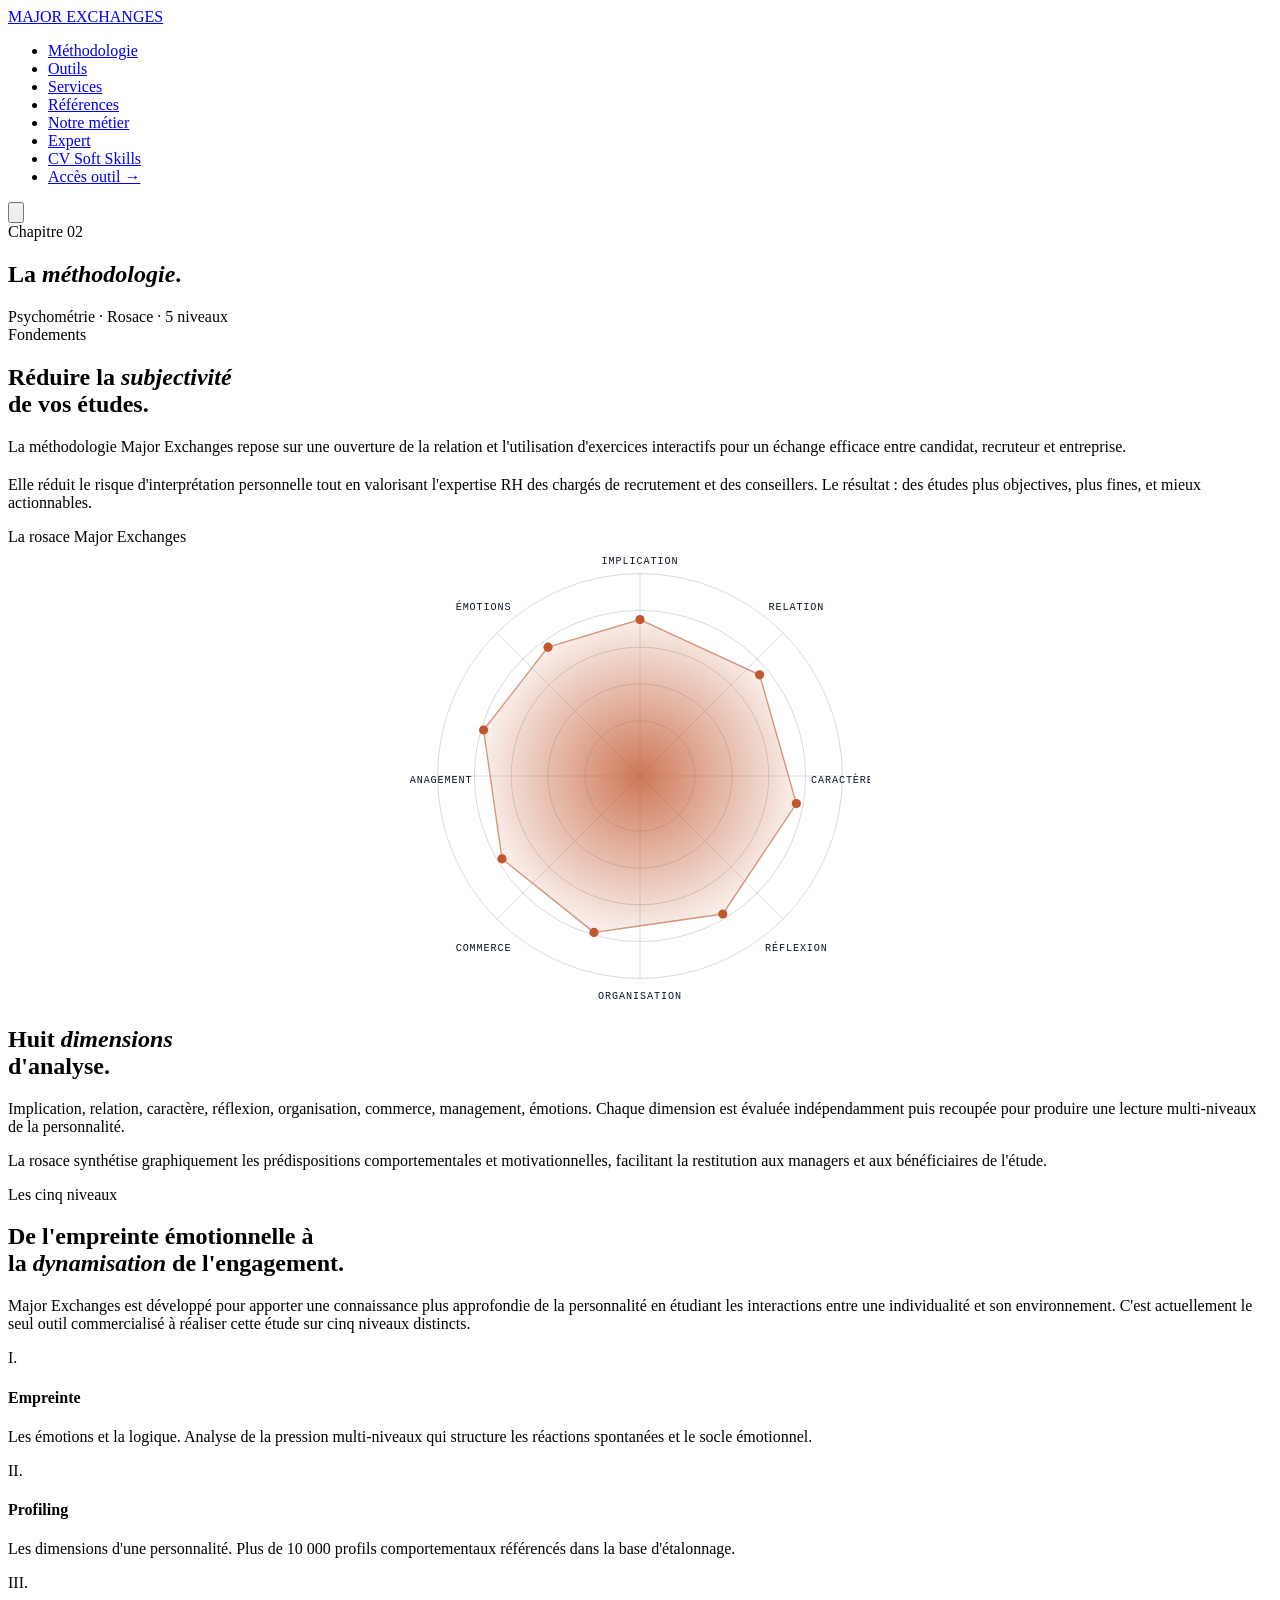
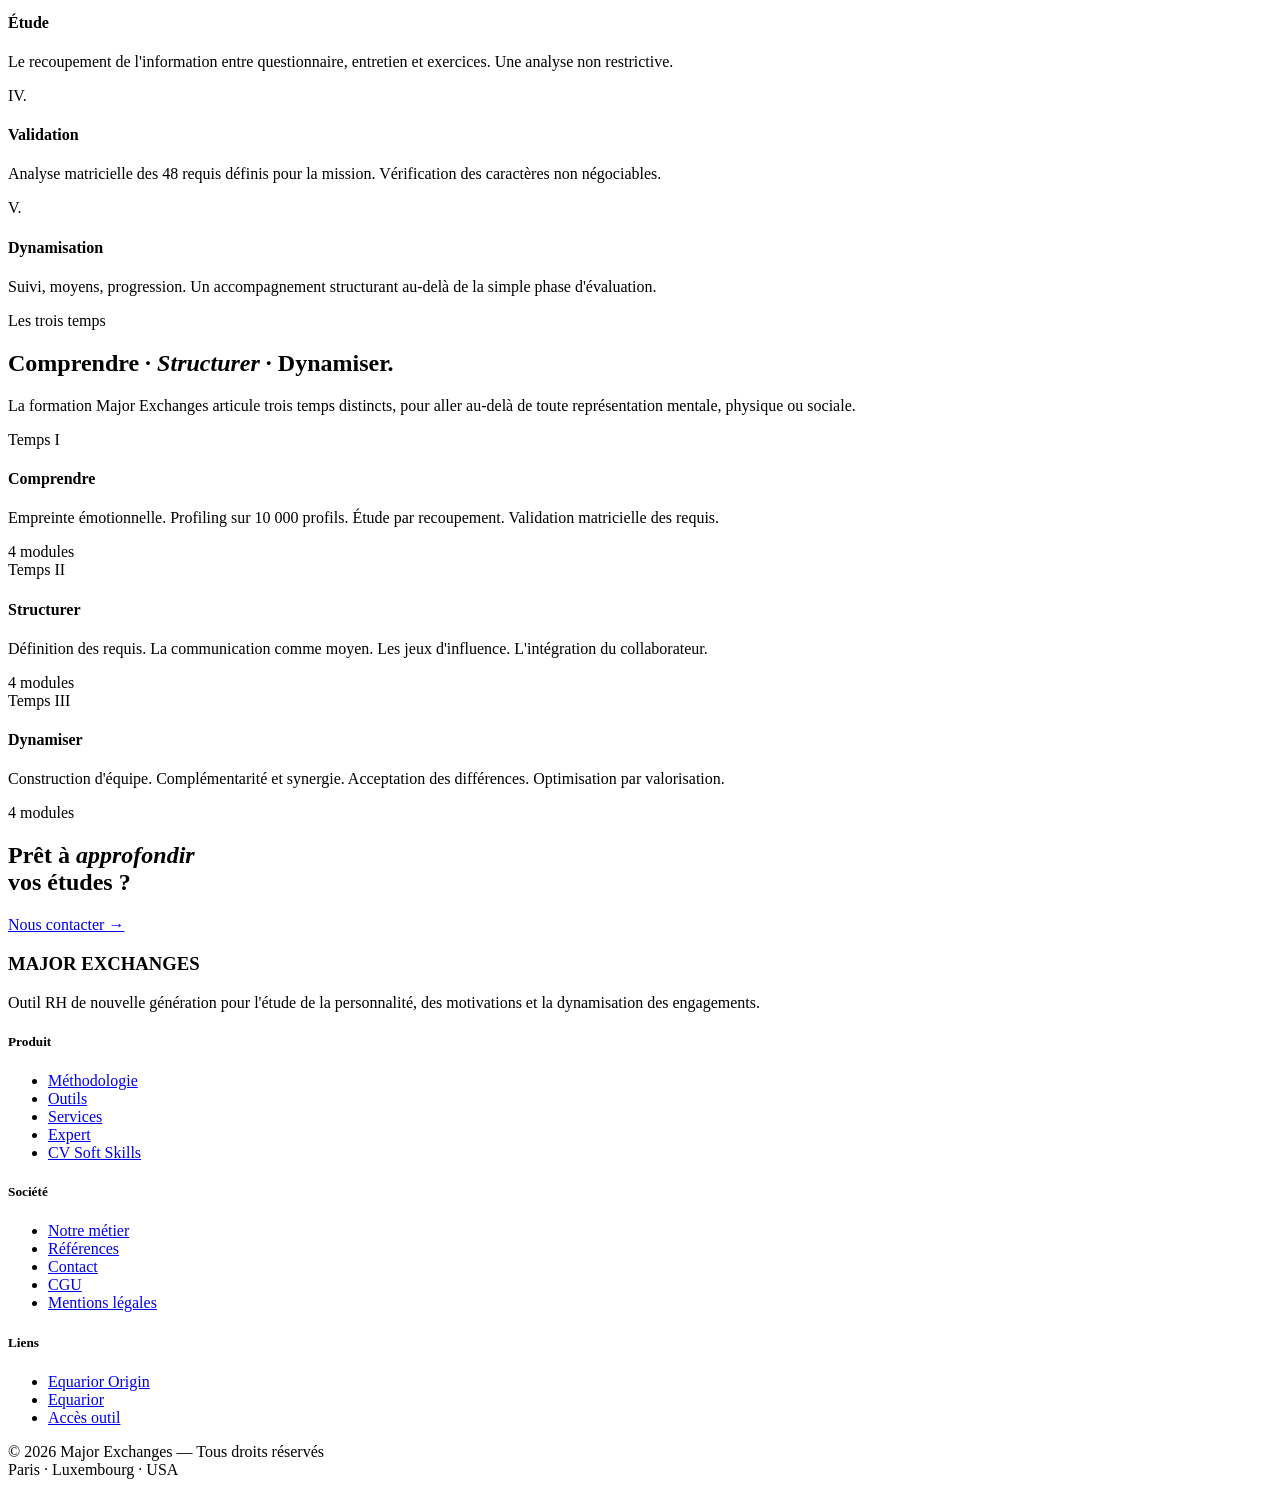
==== methodologie.html @ 38332b44 "Add files via upload" ====
<!DOCTYPE html>
<html lang="fr">
<head>
  <meta charset="UTF-8" />
  <meta name="viewport" content="width=device-width, initial-scale=1.0" />
  <title>Méthodologie — Major Exchanges</title>
  <meta name="description" content="La méthodologie Major Exchanges : psychométrie sur 5 niveaux, rosace d'analyse, approche Comprendre-Structurer-Dynamiser." />
  <meta property="og:title" content="Méthodologie — Major Exchanges" />
  <meta property="og:description" content="Psychométrie sur 5 niveaux, rosace à 8 dimensions, approche Comprendre-Structurer-Dynamiser." />
  <meta property="og:type" content="website" />
  <meta property="og:locale" content="fr_FR" />
  <meta name="twitter:card" content="summary_large_image" />
  <link rel="icon" type="image/svg+xml" href="assets/favicon.svg" />
  <link rel="stylesheet" href="assets/style.css" />
</head>
<body>

<nav class="nav">
  <div class="nav-inner">
    <a href="index.html" class="nav-logo"><span class="dot"></span>MAJOR EXCHANGES</a>
    <ul class="nav-links">
      <li><a href="methodologie.html" class="active">Méthodologie</a></li>
      <li><a href="outils.html">Outils</a></li>
      <li><a href="services.html">Services</a></li>
      <li><a href="references.html">Références</a></li>
      <li><a href="metier.html">Notre métier</a></li>
      <li><a href="expert.html">Expert</a></li>
      <li><a href="cv-softskills.html">CV Soft Skills</a></li>
      <li><a href="contact.html" class="nav-cta">Accès outil →</a></li>
    </ul>
    <button class="nav-burger" aria-label="Menu">
      <svg viewBox="0 0 24 24" fill="none" stroke="currentColor" stroke-width="1.5"><path d="M3 6h18M3 12h18M3 18h18"/></svg>
    </button>
  </div>
</nav>

<main>

<!-- Page header -->
<section class="page-header">
  <div class="page-header-inner">
    <div>
      <div class="eyebrow" style="margin-bottom:20px;">Chapitre 02</div>
      <h1 class="reveal">La <em>méthodologie</em>.</h1>
    </div>
    <div class="page-header-meta reveal reveal-delay-1">
      Psychométrie · Rosace · 5 niveaux
    </div>
  </div>
</section>

<!-- Intro -->
<section class="section">
  <div class="section-inner">
    <div class="twocol">
      <div class="reveal">
        <div class="section-number">Fondements</div>
        <h2>Réduire la <em class="display-italic">subjectivité</em><br>de vos études.</h2>
      </div>
      <div class="reveal reveal-delay-1">
        <p class="lead">
          La méthodologie Major Exchanges repose sur une ouverture de la relation et l'utilisation d'exercices interactifs pour un échange efficace entre candidat, recruteur et entreprise.
        </p>
        <p style="margin-top:20px;">
          Elle réduit le risque d'interprétation personnelle tout en valorisant l'expertise RH des chargés de recrutement et des conseillers. Le résultat : des études plus objectives, plus fines, et mieux actionnables.
        </p>
      </div>
    </div>
  </div>
</section>

<!-- Rosace SVG -->
<section class="section section-light">
  <div class="section-inner">
    <div class="section-number">La rosace Major Exchanges</div>
    <div class="twocol twocol-flip">
      <div class="reveal" style="display:flex; justify-content:center;">
        <svg viewBox="0 0 500 500" xmlns="http://www.w3.org/2000/svg" style="width:100%; max-width:460px;">
          <defs>
            <radialGradient id="core" cx="50%" cy="50%" r="50%">
              <stop offset="0%" stop-color="#C2572E" stop-opacity="0.8"/>
              <stop offset="100%" stop-color="#C2572E" stop-opacity="0.1"/>
            </radialGradient>
          </defs>
          <!-- Cercles concentriques -->
          <g fill="none" stroke="#0A1628" stroke-width="0.7" stroke-opacity="0.25">
            <circle cx="250" cy="250" r="220"/>
            <circle cx="250" cy="250" r="180"/>
            <circle cx="250" cy="250" r="140"/>
            <circle cx="250" cy="250" r="100"/>
            <circle cx="250" cy="250" r="60"/>
          </g>
          <!-- 8 axes -->
          <g stroke="#0A1628" stroke-width="0.5" stroke-opacity="0.3">
            <line x1="250" y1="30" x2="250" y2="470"/>
            <line x1="30" y1="250" x2="470" y2="250"/>
            <line x1="94" y1="94" x2="406" y2="406"/>
            <line x1="406" y1="94" x2="94" y2="406"/>
          </g>
          <!-- Polygone d'analyse -->
          <polygon points="250,80 380,140 420,280 340,400 200,420 100,340 80,200 150,110"
                   fill="url(#core)" stroke="#C2572E" stroke-width="1.5" stroke-opacity="0.6"/>
          <!-- Points -->
          <g fill="#C2572E">
            <circle cx="250" cy="80" r="5"/>
            <circle cx="380" cy="140" r="5"/>
            <circle cx="420" cy="280" r="5"/>
            <circle cx="340" cy="400" r="5"/>
            <circle cx="200" cy="420" r="5"/>
            <circle cx="100" cy="340" r="5"/>
            <circle cx="80" cy="200" r="5"/>
            <circle cx="150" cy="110" r="5"/>
          </g>
          <!-- Labels -->
          <g font-family="'JetBrains Mono', monospace" font-size="11" fill="#0A1628" text-anchor="middle" letter-spacing="1">
            <text x="250" y="20">IMPLICATION</text>
            <text x="420" y="70">RELATION</text>
            <text x="470" y="258">CARACTÈRE</text>
            <text x="420" y="440">RÉFLEXION</text>
            <text x="250" y="492">ORGANISATION</text>
            <text x="80" y="440">COMMERCE</text>
            <text x="30" y="258">MANAGEMENT</text>
            <text x="80" y="70">ÉMOTIONS</text>
          </g>
        </svg>
      </div>
      <div>
        <h2 class="reveal">Huit <em class="display-italic">dimensions</em><br>d'analyse.</h2>
        <p class="lead mt-sm reveal reveal-delay-1">
          Implication, relation, caractère, réflexion, organisation, commerce, management, émotions. Chaque dimension est évaluée indépendamment puis recoupée pour produire une lecture multi-niveaux de la personnalité.
        </p>
        <p class="mt-sm reveal reveal-delay-2">
          La rosace synthétise graphiquement les prédispositions comportementales et motivationnelles, facilitant la restitution aux managers et aux bénéficiaires de l'étude.
        </p>
      </div>
    </div>
  </div>
</section>

<!-- 5 niveaux détaillés -->
<section class="section">
  <div class="section-inner">
    <div class="section-number">Les cinq niveaux</div>
    <h2 class="reveal">De l'empreinte émotionnelle à<br>la <em class="display-italic">dynamisation</em> de l'engagement.</h2>
    <p class="lead mt-sm reveal reveal-delay-1">Major Exchanges est développé pour apporter une connaissance plus approfondie de la personnalité en étudiant les interactions entre une individualité et son environnement. C'est actuellement le seul outil commercialisé à réaliser cette étude sur cinq niveaux distincts.</p>

    <div class="pillars">
      <div class="pillar reveal">
        <div class="pillar-num">I.</div>
        <h4>Empreinte</h4>
        <p>Les émotions et la logique. Analyse de la pression multi-niveaux qui structure les réactions spontanées et le socle émotionnel.</p>
      </div>
      <div class="pillar reveal reveal-delay-1">
        <div class="pillar-num">II.</div>
        <h4>Profiling</h4>
        <p>Les dimensions d'une personnalité. Plus de 10 000 profils comportementaux référencés dans la base d'étalonnage.</p>
      </div>
      <div class="pillar reveal reveal-delay-2">
        <div class="pillar-num">III.</div>
        <h4>Étude</h4>
        <p>Le recoupement de l'information entre questionnaire, entretien et exercices. Une analyse non restrictive.</p>
      </div>
      <div class="pillar reveal reveal-delay-3">
        <div class="pillar-num">IV.</div>
        <h4>Validation</h4>
        <p>Analyse matricielle des 48 requis définis pour la mission. Vérification des caractères non négociables.</p>
      </div>
      <div class="pillar reveal reveal-delay-4">
        <div class="pillar-num">V.</div>
        <h4>Dynamisation</h4>
        <p>Suivi, moyens, progression. Un accompagnement structurant au-delà de la simple phase d'évaluation.</p>
      </div>
    </div>
  </div>
</section>

<!-- Comprendre / Structurer / Dynamiser -->
<section class="section section-light">
  <div class="section-inner">
    <div class="section-number">Les trois temps</div>
    <h2 class="reveal">Comprendre · <em class="display-italic">Structurer</em> · Dynamiser.</h2>
    <p class="lead mt-sm reveal reveal-delay-1">La formation Major Exchanges articule trois temps distincts, pour aller au-delà de toute représentation mentale, physique ou sociale.</p>

    <div class="steps">
      <div class="step reveal">
        <div class="step-num">Temps I</div>
        <h4>Comprendre</h4>
        <p class="step-desc">Empreinte émotionnelle. Profiling sur 10 000 profils. Étude par recoupement. Validation matricielle des requis.</p>
        <span class="step-tag">4 modules</span>
      </div>
      <div class="step reveal reveal-delay-1">
        <div class="step-num">Temps II</div>
        <h4>Structurer</h4>
        <p class="step-desc">Définition des requis. La communication comme moyen. Les jeux d'influence. L'intégration du collaborateur.</p>
        <span class="step-tag">4 modules</span>
      </div>
      <div class="step reveal reveal-delay-2">
        <div class="step-num">Temps III</div>
        <h4>Dynamiser</h4>
        <p class="step-desc">Construction d'équipe. Complémentarité et synergie. Acceptation des différences. Optimisation par valorisation.</p>
        <span class="step-tag">4 modules</span>
      </div>
    </div>
  </div>
</section>

<!-- CTA -->
<section class="cta-banner">
  <div class="cta-banner-inner">
    <h2 class="reveal">Prêt à <em>approfondir</em><br>vos études ?</h2>
    <a href="contact.html" class="btn btn-ghost reveal reveal-delay-1">Nous contacter <span class="arrow">→</span></a>
  </div>
</section>

</main>

<footer class="footer">
  <div class="footer-inner">
    <div class="footer-grid">
      <div class="footer-brand">
        <h3>MAJOR EXCHANGES</h3>
        <p>Outil RH de nouvelle génération pour l'étude de la personnalité, des motivations et la dynamisation des engagements.</p>
      </div>
      <div>
        <h5>Produit</h5>
        <ul>
          <li><a href="methodologie.html">Méthodologie</a></li>
          <li><a href="outils.html">Outils</a></li>
          <li><a href="services.html">Services</a></li>
          <li><a href="expert.html">Expert</a></li>
          <li><a href="cv-softskills.html">CV Soft Skills</a></li>
        </ul>
      </div>
      <div>
        <h5>Société</h5>
        <ul>
          <li><a href="metier.html">Notre métier</a></li>
          <li><a href="references.html">Références</a></li>
          <li><a href="contact.html">Contact</a></li>
          <li><a href="cgu.html">CGU</a></li>
          <li><a href="mentions-legales.html">Mentions légales</a></li>
        </ul>
      </div>
      <div>
        <h5>Liens</h5>
        <ul>
          <li><a href="https://www.equarior-origin.com">Equarior Origin</a></li>
          <li><a href="https://www.equarior.com">Equarior</a></li>
          <li><a href="https://app.major-exchanges.com">Accès outil</a></li>
        </ul>
      </div>
    </div>
    <div class="footer-bottom">
      <div>© 2026 Major Exchanges — Tous droits réservés</div>
      <div>Paris · Luxembourg · USA</div>
    </div>
  </div>
</footer>

<script src="assets/script.js"></script>
</body>
</html>
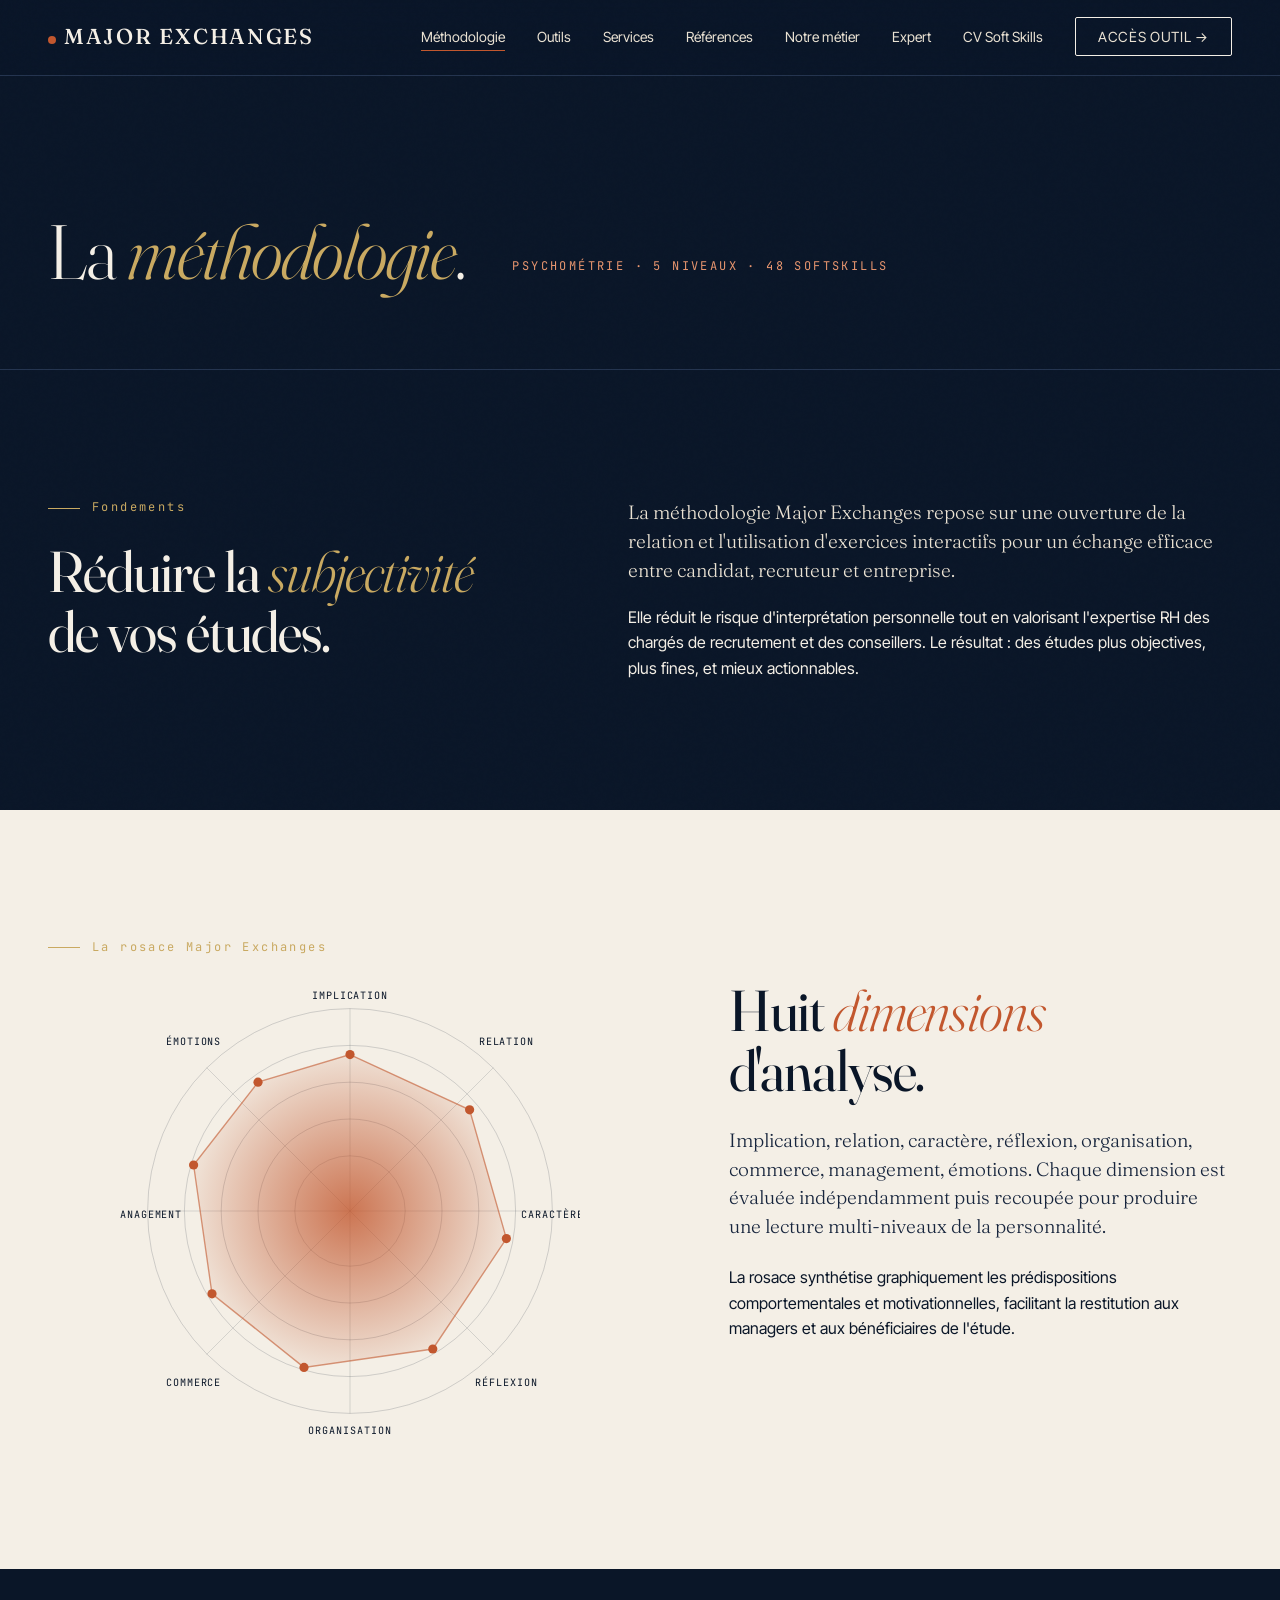
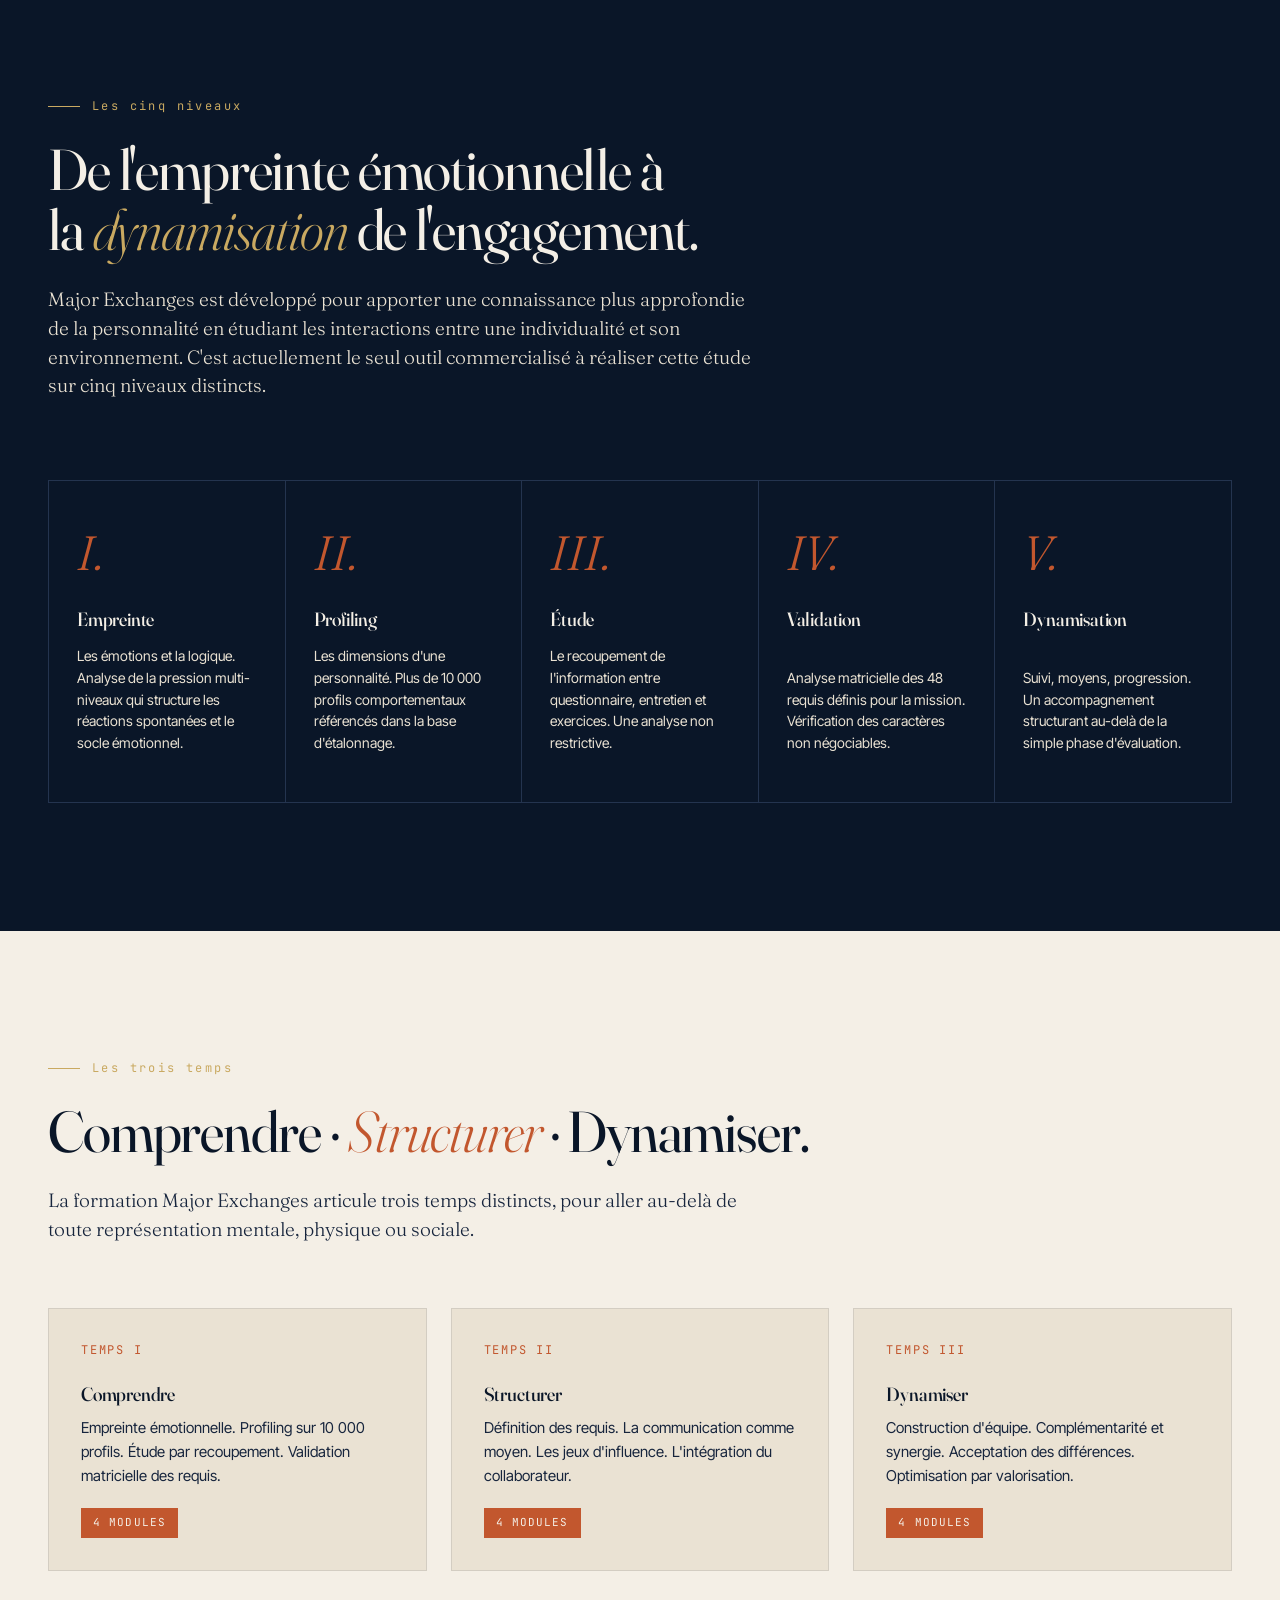
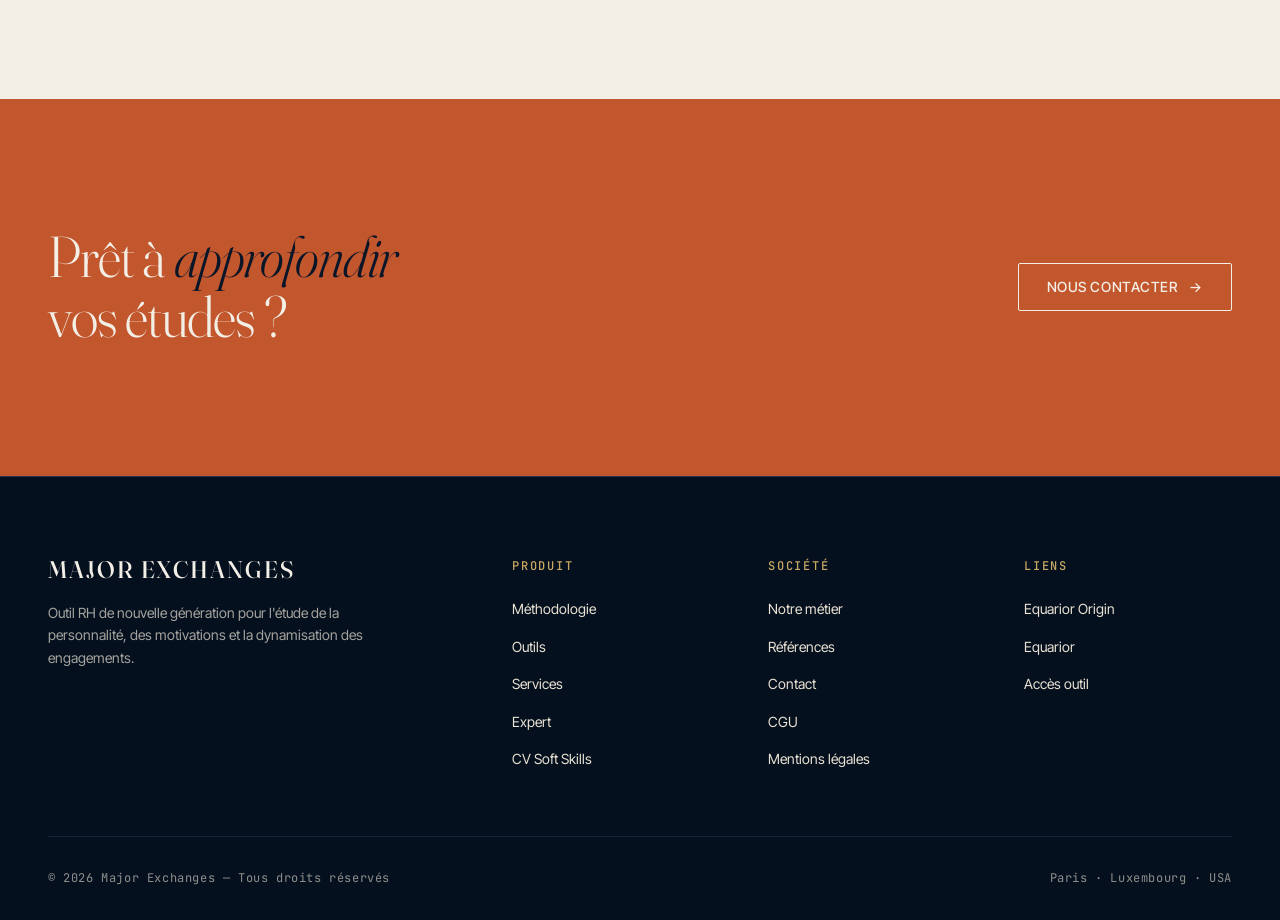
==== commit a2e4aa54: "Update methodologie.html" ====
--- a/methodologie.html
+++ b/methodologie.html
@@ -40,11 +40,10 @@
 <section class="page-header">
   <div class="page-header-inner">
     <div>
-      <div class="eyebrow" style="margin-bottom:20px;">Chapitre 02</div>
       <h1 class="reveal">La <em>méthodologie</em>.</h1>
     </div>
     <div class="page-header-meta reveal reveal-delay-1">
-      Psychométrie · Rosace · 5 niveaux
+      Psychométrie · 5 niveaux · 48 softskills 
     </div>
   </div>
 </section>
--- a/assets/style.css
+++ b/assets/style.css
@@ -0,0 +1,1100 @@
+/* =========================================================
+   MAJOR EXCHANGES — Design System
+   Éditorial scientifique · serif expressif · bleu profond
+   ========================================================= */
+
+@import url('https://fonts.googleapis.com/css2?family=Fraunces:ital,opsz,wght@0,9..144,300;0,9..144,400;0,9..144,500;0,9..144,600;0,9..144,700;1,9..144,400&family=Inter+Tight:wght@300;400;500;600;700&family=JetBrains+Mono:wght@400;500&display=swap');
+
+:root {
+  /* Palette */
+  --ink:        #0A1628;   /* bleu nuit profond — fond dominant */
+  --ink-soft:   #17253D;
+  --ink-line:   #24344F;
+  --paper:      #F4EFE6;   /* crème chaude — texte principal */
+  --paper-soft: #EAE2D3;
+  --rust:       #C2572E;   /* terracotta — accent rare */
+  --rust-soft:  #E8956E;
+  --gold:       #C9A961;   /* or atténué — secondaire */
+  --sage:       #7A8B6F;
+
+  /* Typography */
+  --font-display: 'Fraunces', 'Georgia', serif;
+  --font-body:    'Inter Tight', -apple-system, system-ui, sans-serif;
+  --font-mono:    'JetBrains Mono', 'Courier New', monospace;
+
+  /* Layout */
+  --maxw: 1320px;
+  --gutter: clamp(20px, 4vw, 48px);
+
+  /* Motion */
+  --ease: cubic-bezier(0.22, 1, 0.36, 1);
+}
+
+/* =========================================================
+   Reset & base
+   ========================================================= */
+*, *::before, *::after { box-sizing: border-box; margin: 0; padding: 0; }
+
+html { scroll-behavior: smooth; }
+
+body {
+  background: var(--ink);
+  color: var(--paper);
+  font-family: var(--font-body);
+  font-size: 16px;
+  line-height: 1.6;
+  font-weight: 400;
+  -webkit-font-smoothing: antialiased;
+  -moz-osx-font-smoothing: grayscale;
+  overflow-x: hidden;
+}
+
+img { max-width: 100%; height: auto; display: block; }
+
+a { color: inherit; text-decoration: none; }
+
+::selection { background: var(--rust); color: var(--paper); }
+
+/* Grain overlay — texture éditoriale discrète */
+body::before {
+  content: '';
+  position: fixed;
+  inset: 0;
+  pointer-events: none;
+  z-index: 1000;
+  opacity: 0.035;
+  mix-blend-mode: overlay;
+  background-image: url("data:image/svg+xml;utf8,<svg viewBox='0 0 200 200' xmlns='http://www.w3.org/2000/svg'><filter id='n'><feTurbulence type='fractalNoise' baseFrequency='0.9' numOctaves='3'/></filter><rect width='100%' height='100%' filter='url(%23n)' opacity='0.6'/></svg>");
+}
+
+/* =========================================================
+   Typographie
+   ========================================================= */
+h1, h2, h3, h4 {
+  font-family: var(--font-display);
+  font-weight: 400;
+  letter-spacing: -0.02em;
+  line-height: 1.05;
+  font-variation-settings: "opsz" 144;
+}
+
+h1 {
+  font-size: clamp(2.5rem, 7vw, 6rem);
+  font-weight: 300;
+}
+
+h2 {
+  font-size: clamp(2rem, 4.5vw, 3.75rem);
+  font-weight: 400;
+}
+
+h3 {
+  font-size: clamp(1.5rem, 2.5vw, 2.25rem);
+  font-weight: 500;
+}
+
+h4 {
+  font-size: clamp(1.15rem, 1.5vw, 1.5rem);
+  font-weight: 500;
+  letter-spacing: -0.01em;
+}
+
+.eyebrow {
+  font-family: var(--font-mono);
+  font-size: 0.75rem;
+  letter-spacing: 0.18em;
+  text-transform: uppercase;
+  color: var(--rust-soft);
+  font-weight: 500;
+}
+
+.display-italic {
+  font-style: italic;
+  font-weight: 300;
+  color: var(--gold);
+}
+
+.lead {
+  font-family: var(--font-display);
+  font-size: clamp(1.15rem, 1.5vw, 1.35rem);
+  font-weight: 300;
+  line-height: 1.5;
+  color: var(--paper-soft);
+  max-width: 60ch;
+}
+
+p { max-width: 68ch; }
+
+/* =========================================================
+   Navigation
+   ========================================================= */
+.nav {
+  position: fixed;
+  top: 0; left: 0; right: 0;
+  z-index: 100;
+  padding: 20px var(--gutter);
+  background: rgba(10, 22, 40, 0.85);
+  backdrop-filter: blur(18px);
+  -webkit-backdrop-filter: blur(18px);
+  border-bottom: 1px solid var(--ink-line);
+  transition: padding 0.3s var(--ease);
+}
+
+.nav-inner {
+  max-width: var(--maxw);
+  margin: 0 auto;
+  display: flex;
+  align-items: center;
+  justify-content: space-between;
+  gap: 32px;
+}
+
+.nav-logo {
+  font-family: var(--font-display);
+  font-size: 1.35rem;
+  font-weight: 500;
+  letter-spacing: 0.08em;
+  color: var(--paper);
+  display: flex;
+  align-items: baseline;
+  gap: 8px;
+}
+
+.nav-logo .dot {
+  width: 8px; height: 8px;
+  background: var(--rust);
+  border-radius: 50%;
+  display: inline-block;
+}
+
+.nav-links {
+  display: flex;
+  gap: 32px;
+  align-items: center;
+  list-style: none;
+}
+
+.nav-links a {
+  font-size: 0.875rem;
+  color: var(--paper-soft);
+  transition: color 0.2s var(--ease);
+  position: relative;
+}
+
+.nav-links a:hover { color: var(--paper); }
+
+.nav-links a.active::after {
+  content: '';
+  position: absolute;
+  bottom: -6px; left: 0; right: 0;
+  height: 1px;
+  background: var(--rust);
+}
+
+.nav-cta {
+  padding: 10px 22px;
+  border: 1px solid var(--paper);
+  border-radius: 2px;
+  font-size: 0.8125rem;
+  letter-spacing: 0.05em;
+  text-transform: uppercase;
+  transition: all 0.25s var(--ease);
+}
+
+.nav-cta:hover {
+  background: var(--paper);
+  color: var(--ink);
+}
+
+.nav-burger { display: none; background: none; border: 0; color: var(--paper); cursor: pointer; padding: 8px; }
+.nav-burger svg { width: 24px; height: 24px; }
+
+@media (max-width: 960px) {
+  .nav-links { display: none; }
+  .nav-burger { display: block; }
+  .nav-links.open {
+    display: flex;
+    flex-direction: column;
+    position: absolute;
+    top: 100%; left: 0; right: 0;
+    background: var(--ink-soft);
+    padding: 24px var(--gutter);
+    border-bottom: 1px solid var(--ink-line);
+    gap: 20px;
+    align-items: flex-start;
+  }
+}
+
+/* =========================================================
+   Sections
+   ========================================================= */
+main { padding-top: 84px; }
+
+.section {
+  padding: clamp(80px, 10vw, 160px) var(--gutter);
+  position: relative;
+}
+
+.section-inner {
+  max-width: var(--maxw);
+  margin: 0 auto;
+}
+
+.section-light {
+  background: var(--paper);
+  color: var(--ink);
+}
+.section-light .eyebrow { color: var(--rust); }
+.section-light .lead { color: var(--ink-soft); }
+.section-light .display-italic { color: var(--rust); }
+
+.section-number {
+  font-family: var(--font-mono);
+  font-size: 0.75rem;
+  color: var(--gold);
+  letter-spacing: 0.2em;
+  margin-bottom: 24px;
+  display: flex;
+  align-items: center;
+  gap: 12px;
+}
+.section-number::before {
+  content: '';
+  width: 32px;
+  height: 1px;
+  background: var(--gold);
+}
+
+/* =========================================================
+   Hero
+   ========================================================= */
+.hero {
+  min-height: calc(100vh - 84px);
+  padding: clamp(60px, 8vw, 120px) var(--gutter) clamp(60px, 6vw, 80px);
+  display: flex;
+  flex-direction: column;
+  justify-content: center;
+  position: relative;
+  overflow: hidden;
+}
+
+.hero-inner {
+  max-width: var(--maxw);
+  margin: 0 auto;
+  width: 100%;
+  display: grid;
+  grid-template-columns: 1fr auto;
+  gap: 80px;
+  align-items: end;
+}
+
+.hero-title {
+  font-size: clamp(2.75rem, 8vw, 7.5rem);
+  font-weight: 300;
+  line-height: 0.95;
+  max-width: 14ch;
+}
+
+.hero-title em {
+  font-style: italic;
+  font-weight: 300;
+  color: var(--gold);
+}
+
+.hero-meta {
+  font-family: var(--font-mono);
+  font-size: 0.75rem;
+  letter-spacing: 0.15em;
+  color: var(--paper-soft);
+  opacity: 0.7;
+  text-transform: uppercase;
+  writing-mode: vertical-rl;
+  transform: rotate(180deg);
+  align-self: start;
+  padding-top: 20px;
+}
+
+.hero-sub {
+  margin-top: 48px;
+  display: grid;
+  grid-template-columns: 1fr 1fr;
+  gap: 48px;
+  max-width: var(--maxw);
+  width: 100%;
+  margin-left: auto;
+  margin-right: auto;
+  padding-top: 48px;
+  border-top: 1px solid var(--ink-line);
+}
+
+.hero-sub .lead { max-width: 48ch; }
+
+.hero-ctas {
+  display: flex;
+  gap: 16px;
+  flex-wrap: wrap;
+  align-items: start;
+  justify-content: flex-end;
+}
+
+/* Decorative hero element */
+.hero-graphic {
+  position: absolute;
+  top: 120px;
+  right: var(--gutter);
+  width: clamp(200px, 28vw, 420px);
+  height: clamp(200px, 28vw, 420px);
+  opacity: 0.5;
+  pointer-events: none;
+  animation: rotate 80s linear infinite;
+}
+
+@keyframes rotate {
+  from { transform: rotate(0deg); }
+  to   { transform: rotate(360deg); }
+}
+
+@media (max-width: 900px) {
+  .hero-inner { grid-template-columns: 1fr; gap: 40px; }
+  .hero-meta { display: none; }
+  .hero-sub { grid-template-columns: 1fr; gap: 32px; }
+  .hero-ctas { justify-content: flex-start; }
+  .hero-graphic { display: none; }
+}
+
+/* =========================================================
+   Buttons
+   ========================================================= */
+.btn {
+  display: inline-flex;
+  align-items: center;
+  gap: 12px;
+  padding: 16px 28px;
+  font-family: var(--font-body);
+  font-size: 0.875rem;
+  font-weight: 500;
+  letter-spacing: 0.04em;
+  text-transform: uppercase;
+  border: 1px solid transparent;
+  border-radius: 2px;
+  cursor: pointer;
+  transition: all 0.3s var(--ease);
+  line-height: 1;
+}
+
+.btn-primary {
+  background: var(--rust);
+  color: var(--paper);
+}
+.btn-primary:hover {
+  background: transparent;
+  border-color: var(--rust);
+  color: var(--rust-soft);
+}
+
+.btn-ghost {
+  background: transparent;
+  color: var(--paper);
+  border-color: var(--paper);
+}
+.btn-ghost:hover {
+  background: var(--paper);
+  color: var(--ink);
+}
+
+.section-light .btn-ghost {
+  color: var(--ink);
+  border-color: var(--ink);
+}
+.section-light .btn-ghost:hover {
+  background: var(--ink);
+  color: var(--paper);
+}
+
+.btn .arrow {
+  display: inline-block;
+  transition: transform 0.3s var(--ease);
+}
+.btn:hover .arrow { transform: translateX(4px); }
+
+/* =========================================================
+   Benefits / feature grid
+   ========================================================= */
+.benefits {
+  display: grid;
+  grid-template-columns: repeat(3, 1fr);
+  gap: 0;
+  margin-top: 80px;
+  border-top: 1px solid var(--ink-line);
+}
+
+.section-light .benefits { border-top-color: rgba(10, 22, 40, 0.15); }
+
+.benefit {
+  padding: 48px 32px;
+  border-right: 1px solid var(--ink-line);
+  position: relative;
+}
+.section-light .benefit { border-right-color: rgba(10, 22, 40, 0.15); }
+
+.benefit:last-child { border-right: 0; }
+
+.benefit-num {
+  font-family: var(--font-mono);
+  font-size: 0.75rem;
+  color: var(--rust-soft);
+  letter-spacing: 0.1em;
+  margin-bottom: 32px;
+}
+.section-light .benefit-num { color: var(--rust); }
+
+.benefit h3 {
+  font-size: 1.5rem;
+  margin-bottom: 16px;
+  font-weight: 500;
+}
+
+.benefit p {
+  font-size: 0.9375rem;
+  line-height: 1.6;
+  color: var(--paper-soft);
+}
+.section-light .benefit p { color: var(--ink-soft); }
+
+.benefit-link {
+  display: inline-flex;
+  margin-top: 24px;
+  font-family: var(--font-mono);
+  font-size: 0.75rem;
+  letter-spacing: 0.1em;
+  text-transform: uppercase;
+  color: var(--rust-soft);
+  border-bottom: 1px solid currentColor;
+  padding-bottom: 2px;
+  transition: color 0.2s;
+}
+.section-light .benefit-link { color: var(--rust); }
+.benefit-link:hover { color: var(--paper); }
+.section-light .benefit-link:hover { color: var(--ink); }
+
+@media (max-width: 900px) {
+  .benefits { grid-template-columns: 1fr; }
+  .benefit { border-right: 0; border-bottom: 1px solid var(--ink-line); }
+  .section-light .benefit { border-bottom-color: rgba(10, 22, 40, 0.15); }
+  .benefit:last-child { border-bottom: 0; }
+}
+
+/* =========================================================
+   Two-column content
+   ========================================================= */
+.twocol {
+  display: grid;
+  grid-template-columns: 1fr 1.2fr;
+  gap: clamp(40px, 6vw, 100px);
+  align-items: start;
+}
+
+.twocol-flip { grid-template-columns: 1.2fr 1fr; }
+
+.twocol-head h2 { margin-bottom: 24px; }
+
+.twocol-body p + p { margin-top: 20px; }
+
+@media (max-width: 800px) {
+  .twocol, .twocol-flip { grid-template-columns: 1fr; }
+}
+
+/* =========================================================
+   Stats row
+   ========================================================= */
+.stats {
+  display: grid;
+  grid-template-columns: repeat(4, 1fr);
+  gap: 0;
+  border-top: 1px solid var(--ink-line);
+  border-bottom: 1px solid var(--ink-line);
+  margin-top: 80px;
+}
+
+.section-light .stats {
+  border-color: rgba(10, 22, 40, 0.15);
+}
+
+.stat {
+  padding: 48px 24px;
+  border-right: 1px solid var(--ink-line);
+  text-align: left;
+}
+
+.section-light .stat { border-right-color: rgba(10, 22, 40, 0.15); }
+.stat:last-child { border-right: 0; }
+
+.stat-num {
+  font-family: var(--font-display);
+  font-size: clamp(2.5rem, 5vw, 4rem);
+  font-weight: 300;
+  line-height: 1;
+  color: var(--gold);
+  margin-bottom: 12px;
+  letter-spacing: -0.03em;
+}
+.section-light .stat-num { color: var(--rust); }
+
+.stat-label {
+  font-family: var(--font-mono);
+  font-size: 0.75rem;
+  letter-spacing: 0.1em;
+  text-transform: uppercase;
+  color: var(--paper-soft);
+  line-height: 1.5;
+}
+.section-light .stat-label { color: var(--ink-soft); }
+
+@media (max-width: 800px) {
+  .stats { grid-template-columns: repeat(2, 1fr); }
+  .stat:nth-child(2) { border-right: 0; }
+  .stat:nth-child(1), .stat:nth-child(2) { border-bottom: 1px solid var(--ink-line); }
+  .section-light .stat:nth-child(1), .section-light .stat:nth-child(2) { border-bottom-color: rgba(10, 22, 40, 0.15); }
+}
+
+/* =========================================================
+   Pillars (5 niveaux)
+   ========================================================= */
+.pillars {
+  display: grid;
+  grid-template-columns: repeat(5, 1fr);
+  gap: 1px;
+  background: var(--ink-line);
+  margin-top: 80px;
+  border: 1px solid var(--ink-line);
+}
+
+.section-light .pillars {
+  background: rgba(10, 22, 40, 0.15);
+  border-color: rgba(10, 22, 40, 0.15);
+}
+
+.pillar {
+  background: var(--ink);
+  padding: 48px 28px;
+  min-height: 320px;
+  display: flex;
+  flex-direction: column;
+  position: relative;
+  transition: background 0.3s var(--ease);
+}
+.section-light .pillar { background: var(--paper); }
+.pillar:hover { background: var(--ink-soft); }
+.section-light .pillar:hover { background: var(--paper-soft); }
+
+.pillar-num {
+  font-family: var(--font-display);
+  font-size: 3rem;
+  color: var(--rust);
+  font-weight: 300;
+  line-height: 1;
+  margin-bottom: 32px;
+  font-style: italic;
+}
+
+.pillar h4 {
+  margin-bottom: 16px;
+}
+
+.pillar p {
+  font-size: 0.875rem;
+  color: var(--paper-soft);
+  line-height: 1.55;
+  margin-top: auto;
+}
+.section-light .pillar p { color: var(--ink-soft); }
+
+@media (max-width: 900px) { .pillars { grid-template-columns: 1fr 1fr; } }
+@media (max-width: 540px) { .pillars { grid-template-columns: 1fr; } }
+
+/* =========================================================
+   Process steps
+   ========================================================= */
+.steps {
+  display: grid;
+  grid-template-columns: repeat(3, 1fr);
+  gap: 24px;
+  margin-top: 64px;
+  position: relative;
+}
+
+.step {
+  padding: 32px;
+  background: var(--ink-soft);
+  border: 1px solid var(--ink-line);
+  position: relative;
+}
+
+.section-light .step {
+  background: var(--paper-soft);
+  border-color: rgba(10, 22, 40, 0.1);
+}
+
+.step-num {
+  font-family: var(--font-mono);
+  font-size: 0.75rem;
+  color: var(--rust-soft);
+  letter-spacing: 0.15em;
+  text-transform: uppercase;
+  margin-bottom: 24px;
+}
+.section-light .step-num { color: var(--rust); }
+
+.step h4 { margin-bottom: 12px; }
+
+.step-desc {
+  font-size: 0.9375rem;
+  color: var(--paper-soft);
+  line-height: 1.6;
+  margin-bottom: 20px;
+}
+.section-light .step-desc { color: var(--ink-soft); }
+
+.step-tag {
+  display: inline-block;
+  font-family: var(--font-mono);
+  font-size: 0.6875rem;
+  letter-spacing: 0.1em;
+  padding: 6px 12px;
+  background: var(--rust);
+  color: var(--paper);
+  text-transform: uppercase;
+  margin-top: auto;
+}
+
+@media (max-width: 800px) { .steps { grid-template-columns: 1fr; } }
+
+/* =========================================================
+   Pricing / offer cards
+   ========================================================= */
+.offers {
+  display: grid;
+  grid-template-columns: 1fr 1fr;
+  gap: 32px;
+  margin-top: 64px;
+}
+
+.offer {
+  padding: 48px 40px;
+  border: 1px solid var(--ink-line);
+  background: var(--ink-soft);
+  position: relative;
+  transition: transform 0.4s var(--ease), border-color 0.3s var(--ease);
+}
+
+.section-light .offer {
+  background: var(--paper);
+  border-color: rgba(10, 22, 40, 0.12);
+}
+
+.offer:hover { transform: translateY(-4px); border-color: var(--rust); }
+
+.offer-label {
+  font-family: var(--font-mono);
+  font-size: 0.75rem;
+  letter-spacing: 0.15em;
+  color: var(--gold);
+  text-transform: uppercase;
+  margin-bottom: 16px;
+}
+.section-light .offer-label { color: var(--rust); }
+
+.offer h3 {
+  font-size: 2.25rem;
+  margin-bottom: 12px;
+}
+
+.offer-tagline {
+  font-family: var(--font-display);
+  font-style: italic;
+  font-size: 1.125rem;
+  color: var(--paper-soft);
+  margin-bottom: 32px;
+}
+.section-light .offer-tagline { color: var(--ink-soft); }
+
+.offer-list {
+  list-style: none;
+  margin-bottom: 32px;
+}
+
+.offer-list li {
+  padding: 12px 0;
+  border-bottom: 1px solid var(--ink-line);
+  font-size: 0.9375rem;
+  display: flex;
+  align-items: flex-start;
+  gap: 12px;
+}
+.section-light .offer-list li { border-bottom-color: rgba(10, 22, 40, 0.1); }
+
+.offer-list li::before {
+  content: '→';
+  color: var(--rust);
+  font-family: var(--font-display);
+  flex-shrink: 0;
+}
+
+.offer-featured {
+  background: var(--paper);
+  color: var(--ink);
+  border-color: var(--rust);
+}
+.offer-featured .offer-label { color: var(--rust); }
+.offer-featured .offer-tagline { color: var(--ink-soft); }
+.offer-featured .offer-list li { border-bottom-color: rgba(10, 22, 40, 0.1); }
+
+@media (max-width: 800px) { .offers { grid-template-columns: 1fr; } }
+
+/* =========================================================
+   Quote / testimonial
+   ========================================================= */
+.quote {
+  max-width: 900px;
+  margin: 0 auto;
+  text-align: left;
+  position: relative;
+  padding-left: 80px;
+}
+
+.quote::before {
+  content: '“';
+  position: absolute;
+  top: -40px;
+  left: 0;
+  font-family: var(--font-display);
+  font-size: 8rem;
+  color: var(--rust);
+  line-height: 1;
+  font-style: italic;
+}
+
+.quote-text {
+  font-family: var(--font-display);
+  font-size: clamp(1.5rem, 2.5vw, 2.25rem);
+  font-weight: 300;
+  line-height: 1.3;
+  font-style: italic;
+  margin-bottom: 32px;
+  max-width: 100%;
+}
+
+.quote-cite {
+  font-family: var(--font-mono);
+  font-size: 0.8125rem;
+  letter-spacing: 0.1em;
+  text-transform: uppercase;
+  color: var(--gold);
+}
+
+@media (max-width: 700px) {
+  .quote { padding-left: 0; padding-top: 60px; }
+  .quote::before { top: -20px; font-size: 6rem; }
+}
+
+/* =========================================================
+   Validation / logos band
+   ========================================================= */
+.validation {
+  display: grid;
+  grid-template-columns: repeat(4, 1fr);
+  gap: 1px;
+  background: var(--ink-line);
+  margin-top: 80px;
+  border: 1px solid var(--ink-line);
+}
+
+.section-light .validation {
+  background: rgba(10, 22, 40, 0.15);
+  border-color: rgba(10, 22, 40, 0.15);
+}
+
+.validation-item {
+  background: var(--ink);
+  padding: 40px 24px;
+  text-align: center;
+  display: flex;
+  flex-direction: column;
+  justify-content: center;
+  min-height: 180px;
+}
+.section-light .validation-item { background: var(--paper); }
+
+.validation-label {
+  font-family: var(--font-mono);
+  font-size: 0.6875rem;
+  letter-spacing: 0.15em;
+  color: var(--rust-soft);
+  text-transform: uppercase;
+  margin-bottom: 12px;
+}
+.section-light .validation-label { color: var(--rust); }
+
+.validation-name {
+  font-family: var(--font-display);
+  font-size: 1.25rem;
+  font-weight: 500;
+  line-height: 1.2;
+}
+
+.validation-detail {
+  font-size: 0.8125rem;
+  color: var(--paper-soft);
+  margin-top: 8px;
+}
+.section-light .validation-detail { color: var(--ink-soft); }
+
+@media (max-width: 800px) { .validation { grid-template-columns: 1fr 1fr; } }
+
+/* =========================================================
+   CTA banner
+   ========================================================= */
+.cta-banner {
+  padding: clamp(80px, 10vw, 140px) var(--gutter);
+  background: var(--rust);
+  color: var(--paper);
+  position: relative;
+  overflow: hidden;
+}
+
+.cta-banner-inner {
+  max-width: var(--maxw);
+  margin: 0 auto;
+  display: grid;
+  grid-template-columns: 1.5fr auto;
+  gap: 48px;
+  align-items: center;
+}
+
+.cta-banner h2 {
+  color: var(--paper);
+  font-weight: 300;
+}
+
+.cta-banner h2 em {
+  color: var(--ink);
+  font-style: italic;
+}
+
+.cta-banner .btn-ghost {
+  border-color: var(--paper);
+  color: var(--paper);
+}
+
+.cta-banner .btn-ghost:hover {
+  background: var(--paper);
+  color: var(--rust);
+}
+
+@media (max-width: 800px) {
+  .cta-banner-inner { grid-template-columns: 1fr; gap: 32px; }
+}
+
+/* =========================================================
+   Footer
+   ========================================================= */
+.footer {
+  background: #05101F;
+  padding: 80px var(--gutter) 32px;
+  border-top: 1px solid var(--ink-line);
+}
+
+.footer-inner {
+  max-width: var(--maxw);
+  margin: 0 auto;
+}
+
+.footer-grid {
+  display: grid;
+  grid-template-columns: 2fr 1fr 1fr 1fr;
+  gap: 48px;
+  margin-bottom: 64px;
+}
+
+.footer-brand h3 {
+  font-family: var(--font-display);
+  font-size: 1.5rem;
+  font-weight: 500;
+  letter-spacing: 0.08em;
+  margin-bottom: 20px;
+}
+
+.footer-brand p {
+  font-size: 0.875rem;
+  color: var(--paper-soft);
+  opacity: 0.7;
+  max-width: 40ch;
+}
+
+.footer h5 {
+  font-family: var(--font-mono);
+  font-size: 0.75rem;
+  letter-spacing: 0.15em;
+  text-transform: uppercase;
+  color: var(--gold);
+  margin-bottom: 20px;
+  font-weight: 500;
+}
+
+.footer ul {
+  list-style: none;
+  display: flex;
+  flex-direction: column;
+  gap: 12px;
+}
+
+.footer ul a {
+  font-size: 0.875rem;
+  color: var(--paper-soft);
+  transition: color 0.2s;
+}
+
+.footer ul a:hover { color: var(--paper); }
+
+.footer-bottom {
+  padding-top: 32px;
+  border-top: 1px solid var(--ink-line);
+  display: flex;
+  justify-content: space-between;
+  flex-wrap: wrap;
+  gap: 20px;
+  font-family: var(--font-mono);
+  font-size: 0.75rem;
+  color: var(--paper-soft);
+  opacity: 0.6;
+  letter-spacing: 0.05em;
+}
+
+@media (max-width: 800px) {
+  .footer-grid { grid-template-columns: 1fr 1fr; }
+}
+@media (max-width: 500px) {
+  .footer-grid { grid-template-columns: 1fr; gap: 32px; }
+}
+
+/* =========================================================
+   Page header (pour sous-pages)
+   ========================================================= */
+.page-header {
+  padding: clamp(80px, 10vw, 140px) var(--gutter) clamp(60px, 6vw, 100px);
+  border-bottom: 1px solid var(--ink-line);
+  position: relative;
+}
+
+.page-header-inner {
+  max-width: var(--maxw);
+  margin: 0 auto;
+  display: grid;
+  grid-template-columns: auto 1fr;
+  gap: 48px;
+  align-items: end;
+}
+
+.page-header h1 {
+  font-size: clamp(2.5rem, 6vw, 5rem);
+  max-width: 14ch;
+}
+
+.page-header h1 em { color: var(--gold); font-style: italic; font-weight: 300; }
+
+.page-header-meta {
+  font-family: var(--font-mono);
+  font-size: 0.75rem;
+  letter-spacing: 0.2em;
+  color: var(--rust-soft);
+  text-transform: uppercase;
+  padding-bottom: 16px;
+}
+
+@media (max-width: 800px) {
+  .page-header-inner { grid-template-columns: 1fr; gap: 20px; }
+}
+
+/* =========================================================
+   Forms
+   ========================================================= */
+.form {
+  display: flex;
+  flex-direction: column;
+  gap: 24px;
+  max-width: 600px;
+}
+
+.form-group {
+  display: flex;
+  flex-direction: column;
+  gap: 8px;
+}
+
+.form label {
+  font-family: var(--font-mono);
+  font-size: 0.75rem;
+  letter-spacing: 0.1em;
+  text-transform: uppercase;
+  color: var(--rust-soft);
+}
+
+.section-light .form label { color: var(--rust); }
+
+.form input,
+.form textarea,
+.form select {
+  padding: 14px 16px;
+  background: transparent;
+  border: 1px solid var(--ink-line);
+  color: var(--paper);
+  font-family: var(--font-body);
+  font-size: 1rem;
+  border-radius: 2px;
+  transition: border-color 0.2s;
+}
+
+.section-light .form input,
+.section-light .form textarea,
+.section-light .form select {
+  border-color: rgba(10, 22, 40, 0.2);
+  color: var(--ink);
+}
+
+.form input:focus,
+.form textarea:focus,
+.form select:focus {
+  outline: none;
+  border-color: var(--rust);
+}
+
+.form textarea { min-height: 160px; resize: vertical; }
+
+/* =========================================================
+   Animations on scroll
+   ========================================================= */
+.reveal {
+  opacity: 0;
+  transform: translateY(24px);
+  transition: opacity 0.8s var(--ease), transform 0.8s var(--ease);
+}
+
+.reveal.in {
+  opacity: 1;
+  transform: translateY(0);
+}
+
+.reveal-delay-1 { transition-delay: 0.1s; }
+.reveal-delay-2 { transition-delay: 0.2s; }
+.reveal-delay-3 { transition-delay: 0.3s; }
+.reveal-delay-4 { transition-delay: 0.4s; }
+
+/* =========================================================
+   Utilities
+   ========================================================= */
+.mt-sm { margin-top: 24px; }
+.mt-md { margin-top: 48px; }
+.mt-lg { margin-top: 80px; }
+
+.text-center { text-align: center; }
+.mono { font-family: var(--font-mono); }
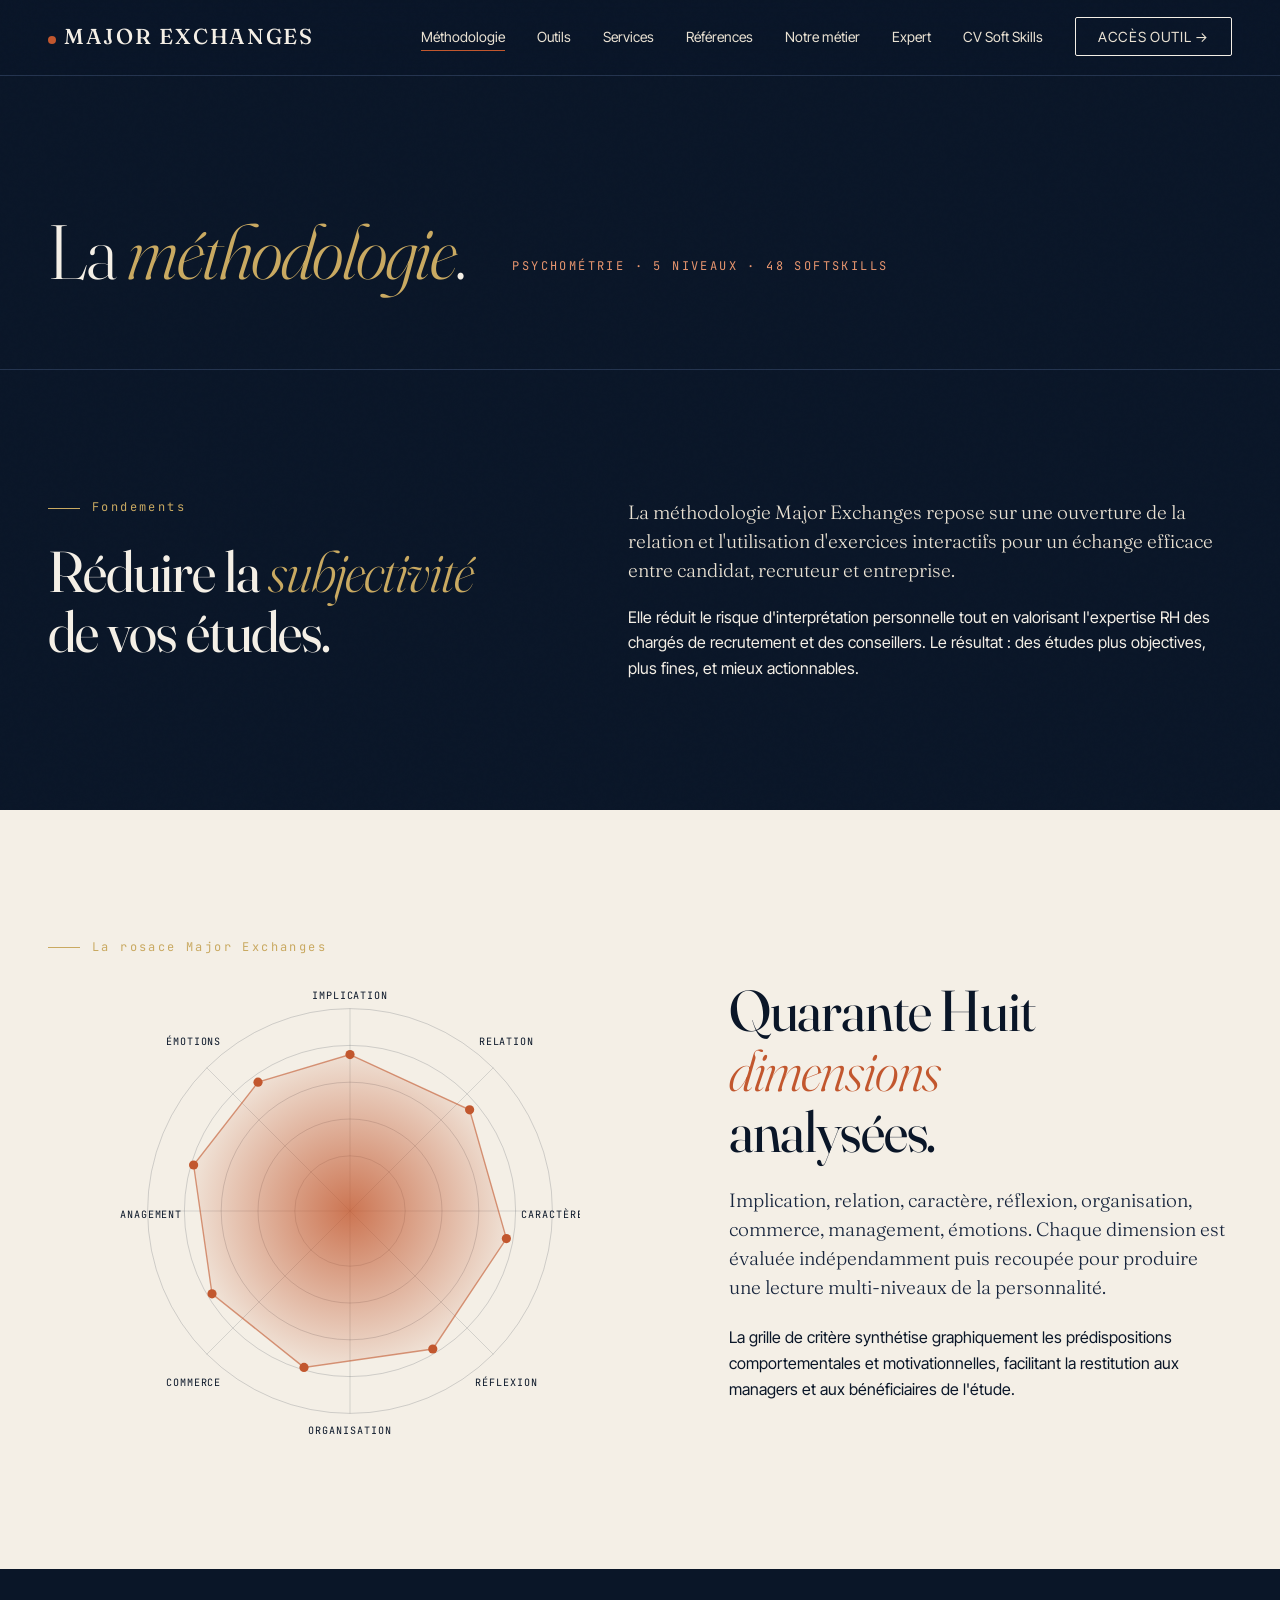
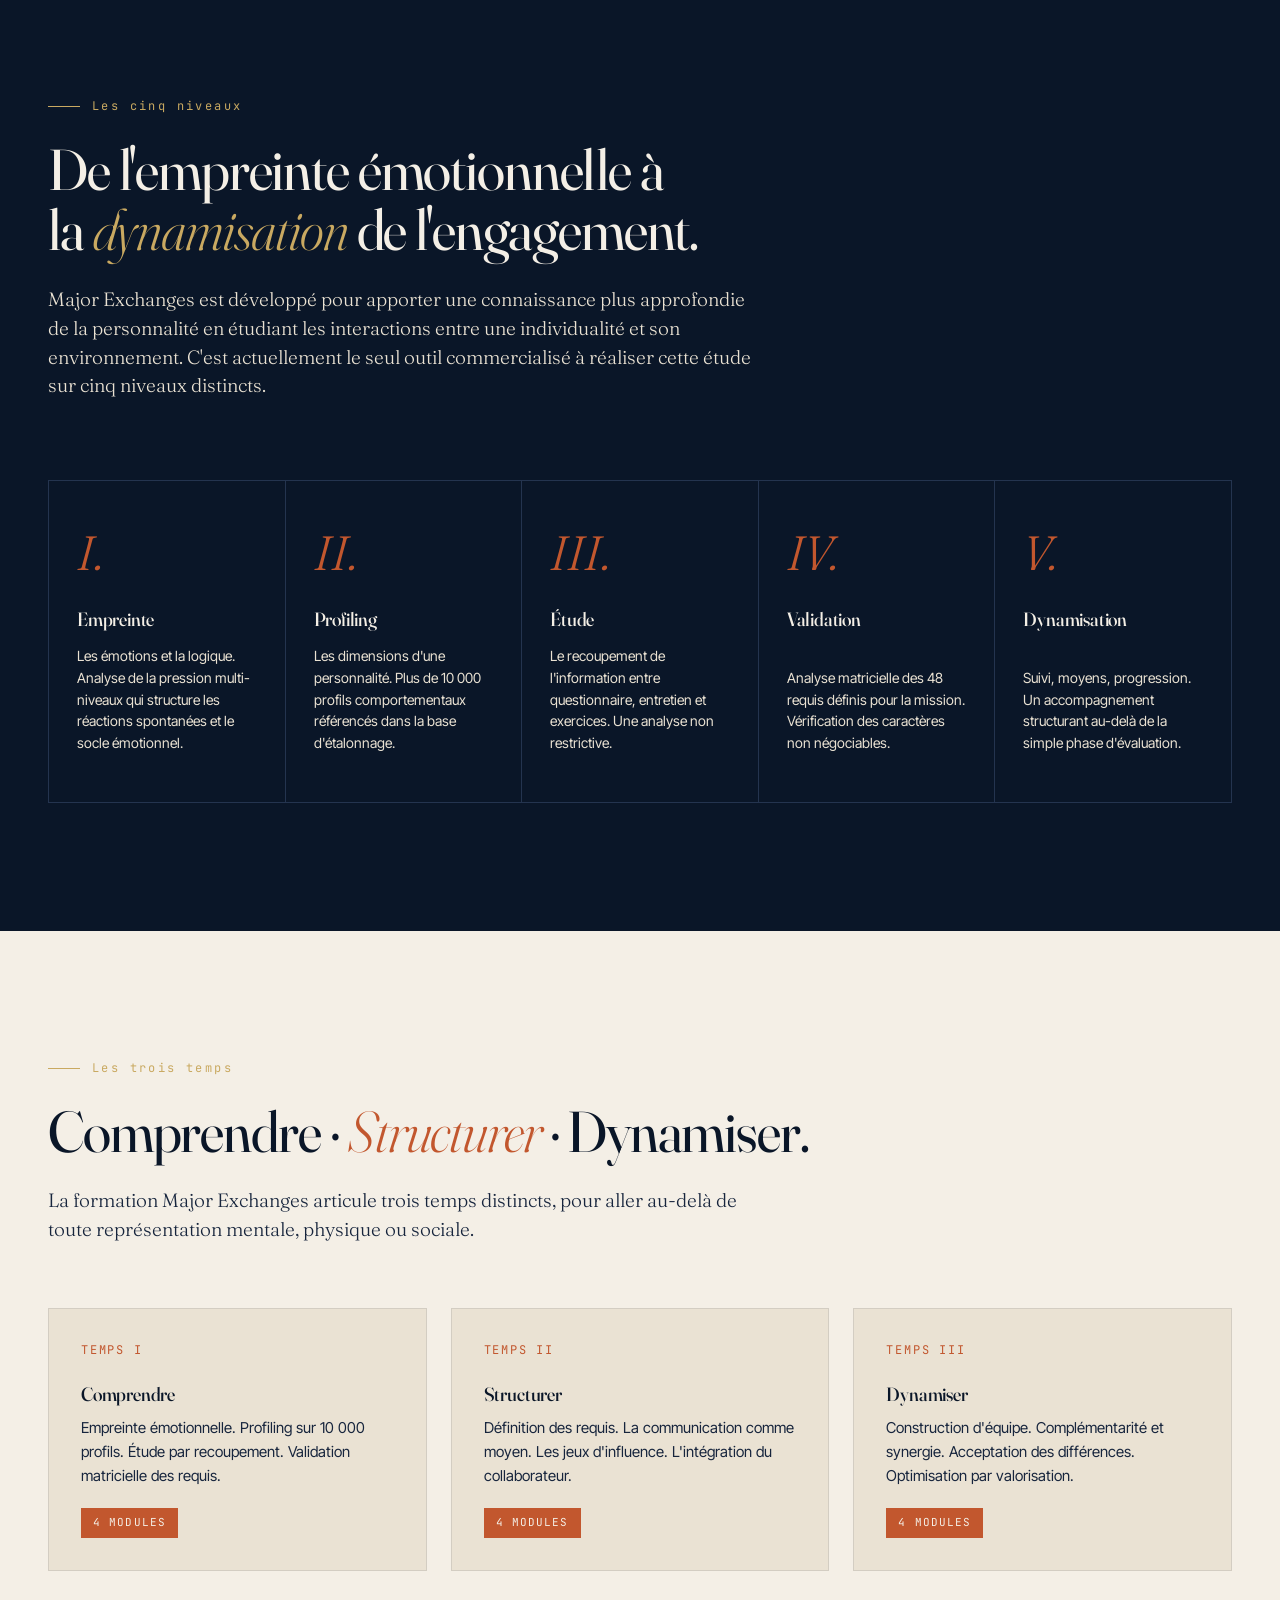
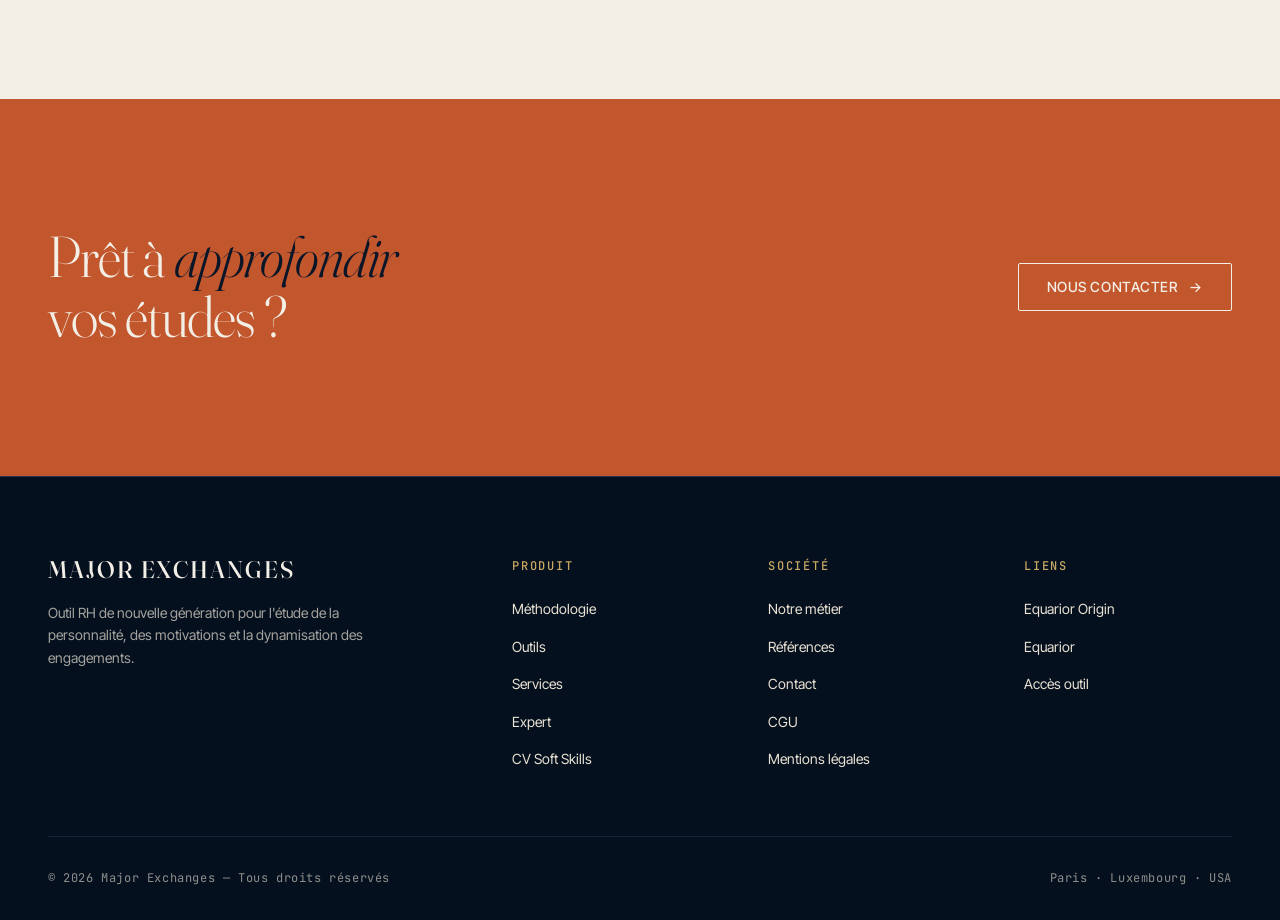
==== commit aa562e11: "Update methodologie.html" ====
--- a/methodologie.html
+++ b/methodologie.html
@@ -124,12 +124,12 @@
         </svg>
       </div>
       <div>
-        <h2 class="reveal">Huit <em class="display-italic">dimensions</em><br>d'analyse.</h2>
+        <h2 class="reveal">Quarante Huit <em class="display-italic">dimensions</em><br>analysées.</h2>
         <p class="lead mt-sm reveal reveal-delay-1">
           Implication, relation, caractère, réflexion, organisation, commerce, management, émotions. Chaque dimension est évaluée indépendamment puis recoupée pour produire une lecture multi-niveaux de la personnalité.
         </p>
         <p class="mt-sm reveal reveal-delay-2">
-          La rosace synthétise graphiquement les prédispositions comportementales et motivationnelles, facilitant la restitution aux managers et aux bénéficiaires de l'étude.
+          La grille de critère synthétise graphiquement les prédispositions comportementales et motivationnelles, facilitant la restitution aux managers et aux bénéficiaires de l'étude.
         </p>
       </div>
     </div>
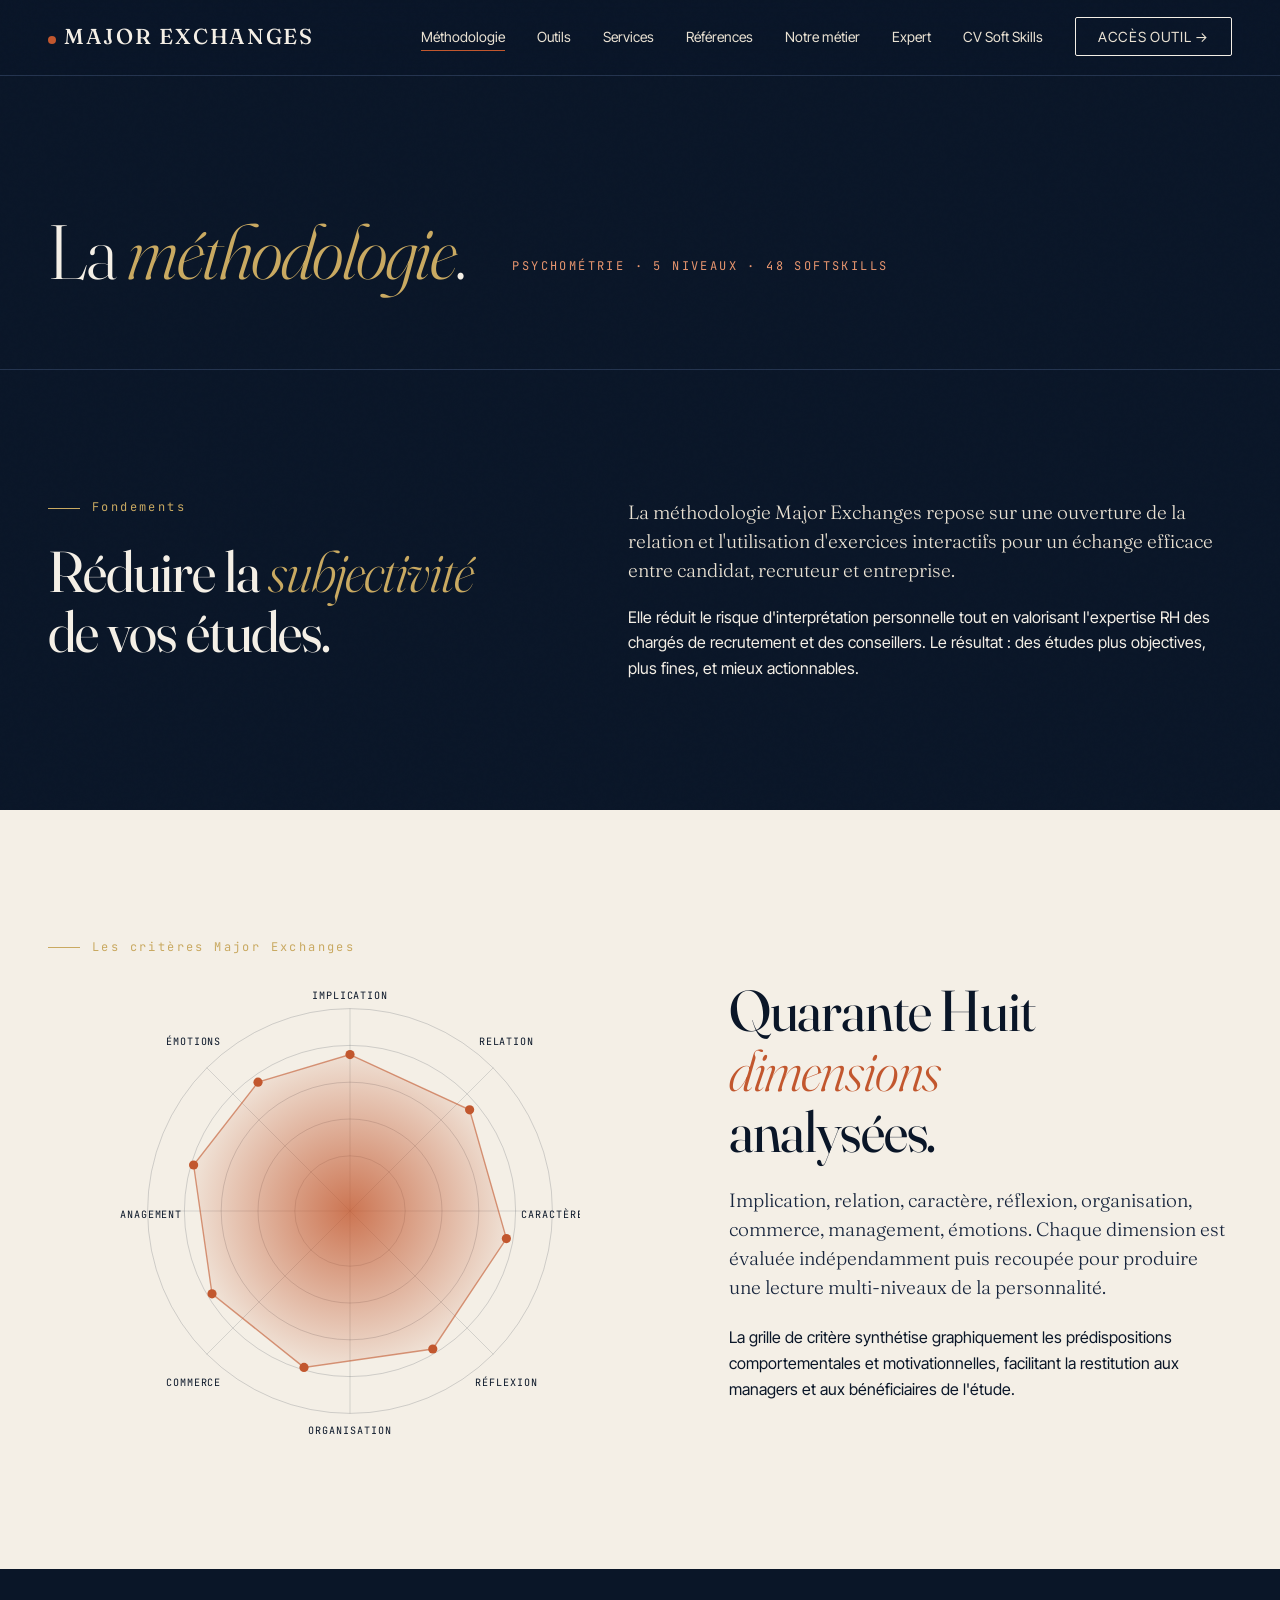
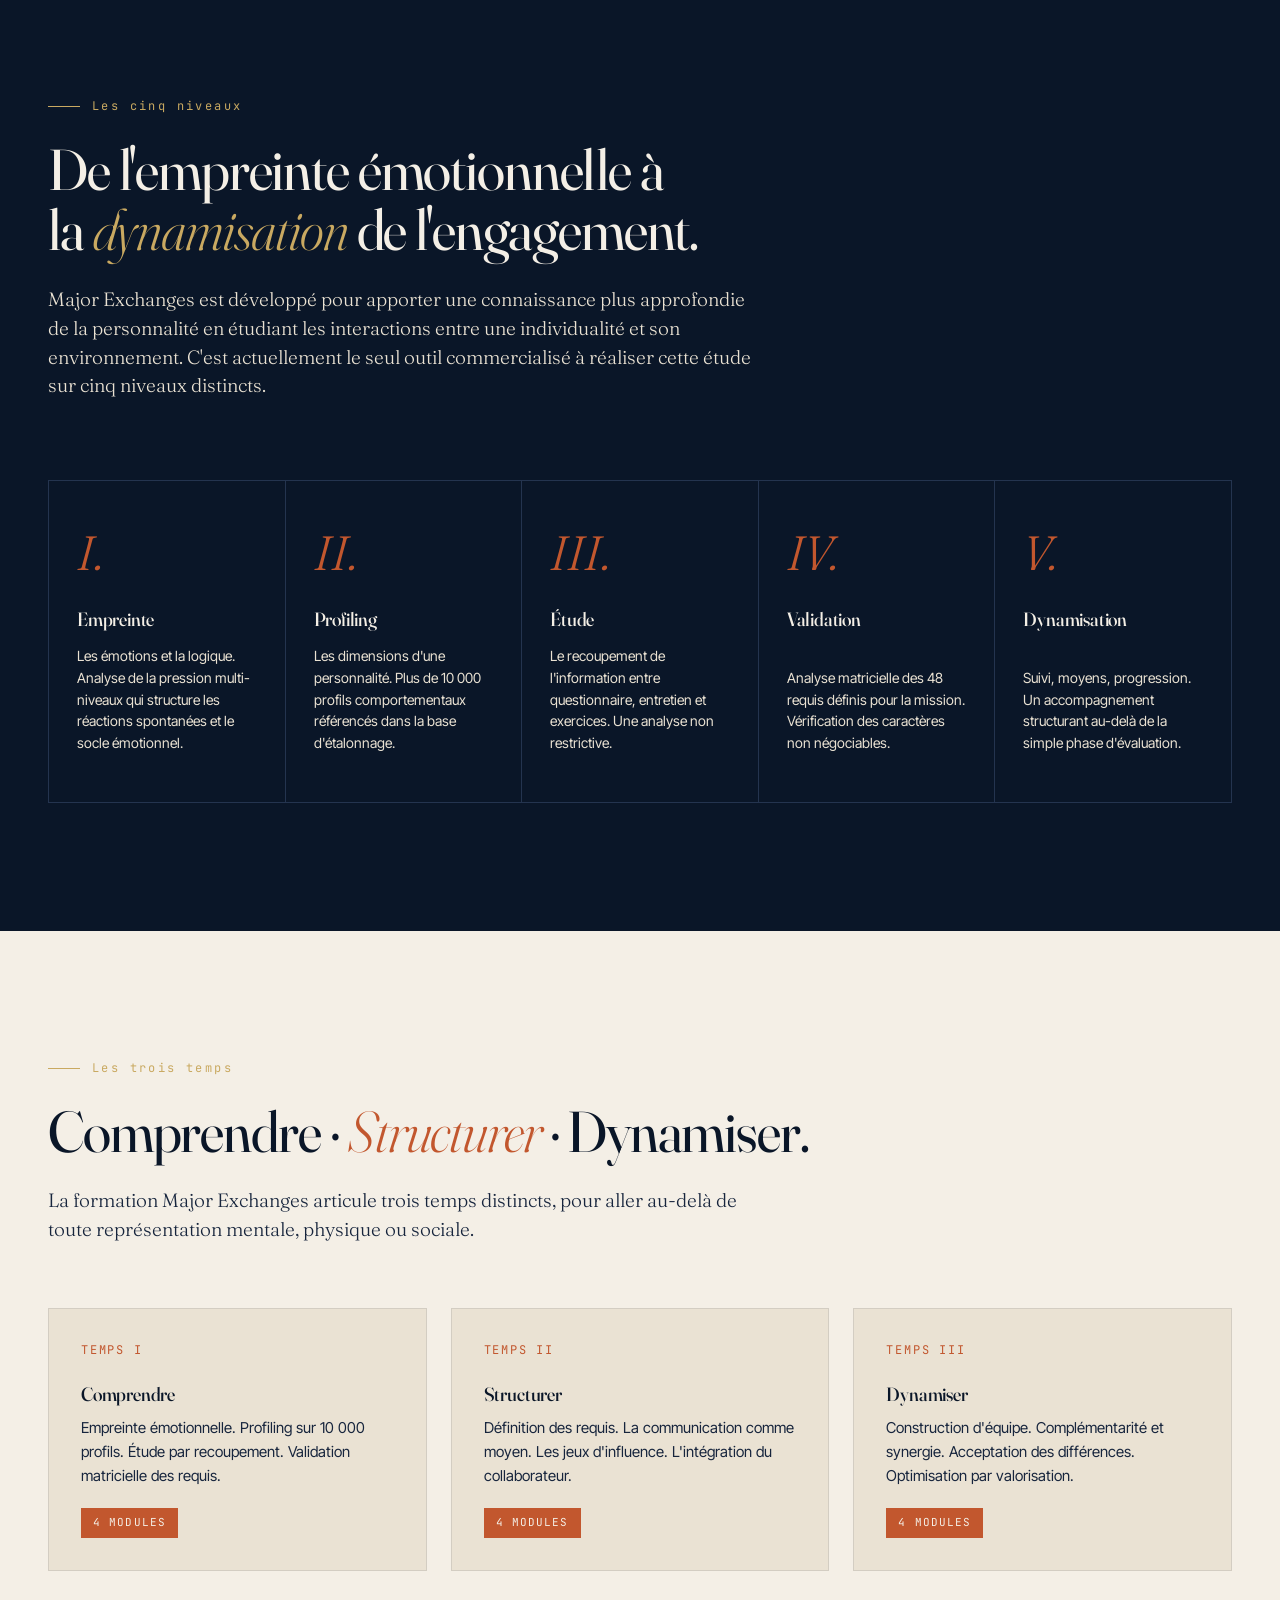
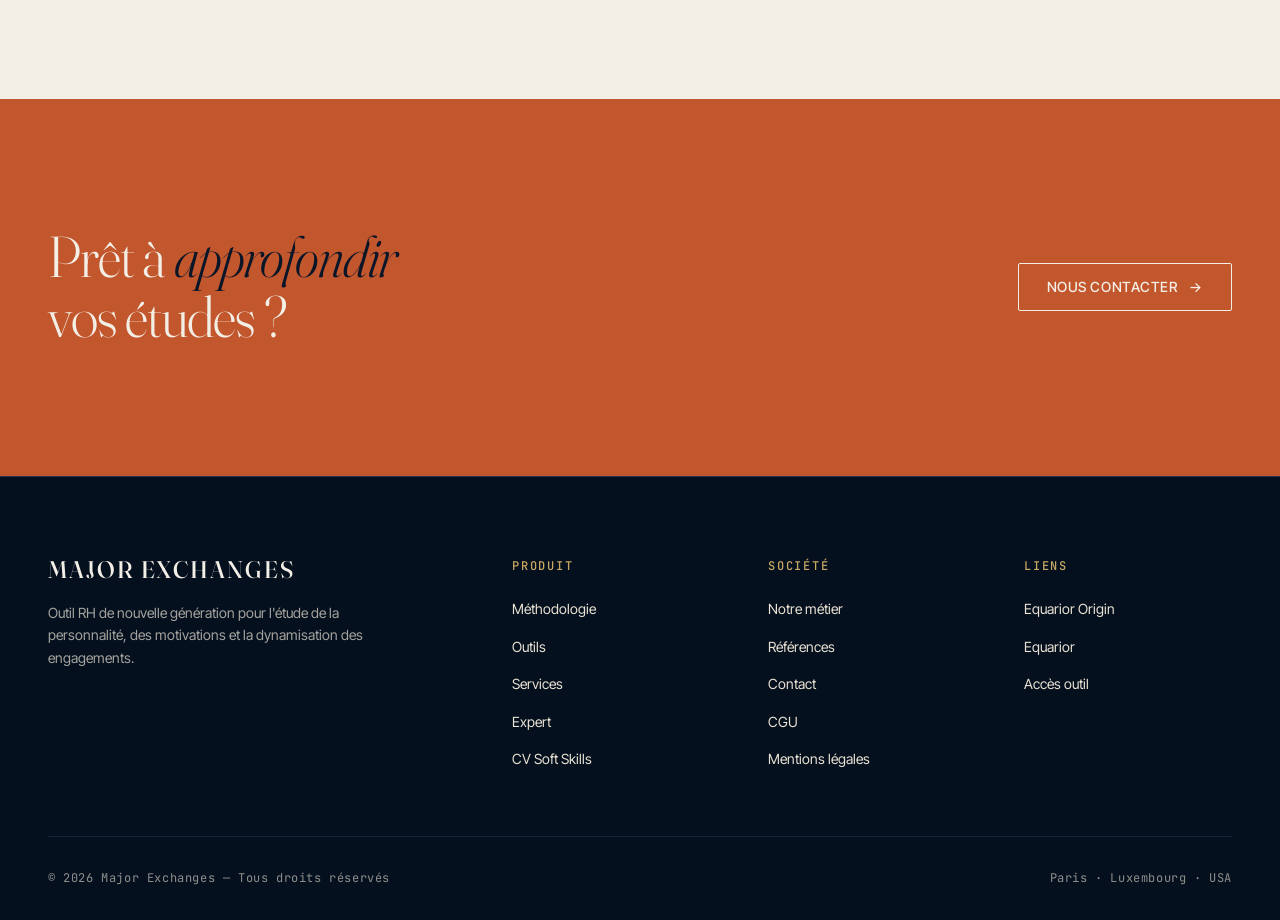
==== commit 46253f0e: "Update methodologie.html" ====
--- a/methodologie.html
+++ b/methodologie.html
@@ -71,7 +71,7 @@
 <!-- Rosace SVG -->
 <section class="section section-light">
   <div class="section-inner">
-    <div class="section-number">La rosace Major Exchanges</div>
+    <div class="section-number">Les critères Major Exchanges</div>
     <div class="twocol twocol-flip">
       <div class="reveal" style="display:flex; justify-content:center;">
         <svg viewBox="0 0 500 500" xmlns="http://www.w3.org/2000/svg" style="width:100%; max-width:460px;">
